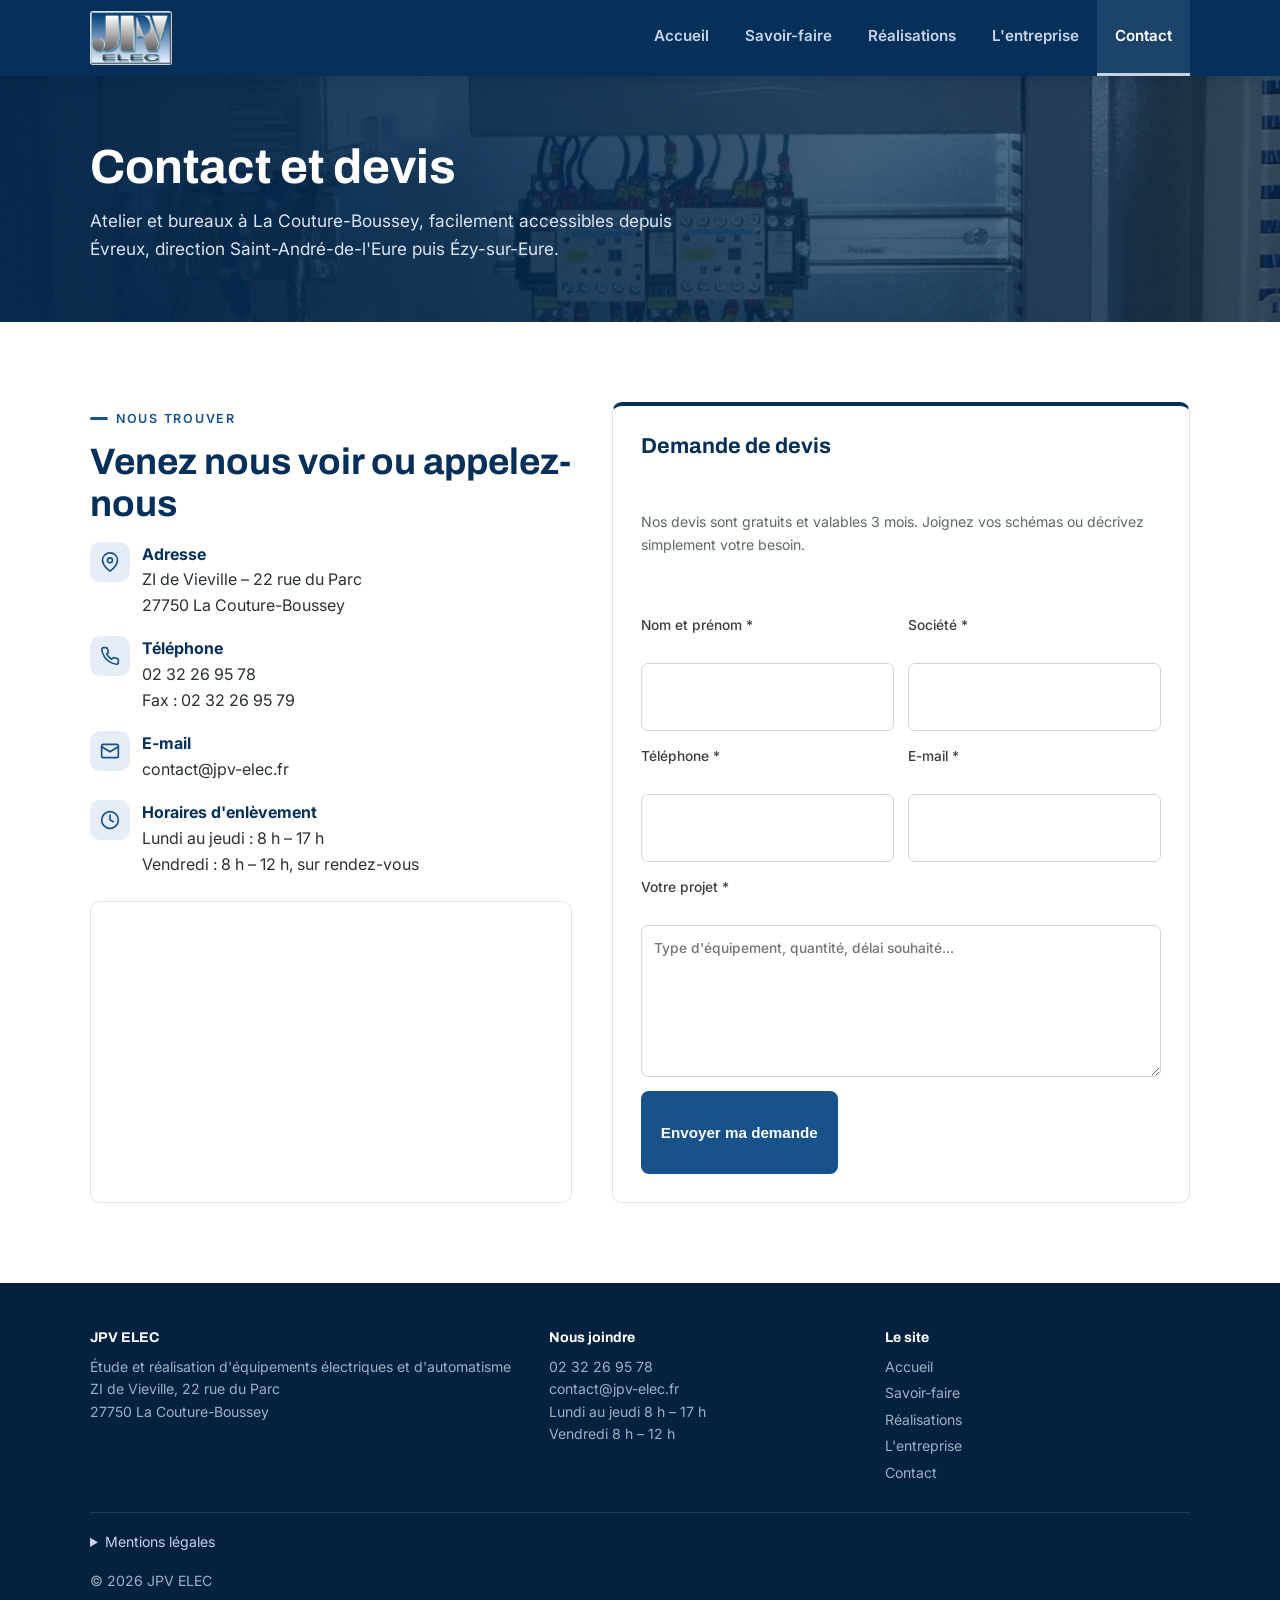
==== contact.html @ 207b8ed4 "Site JPV ELEC Co-Authored-By: Claude Opus 5.5 <noreply@anthropic.com>" ====
<!doctype html>
<html lang="fr">
<head>
<meta charset="utf-8">
<meta name="viewport" content="width=device-width, initial-scale=1">
<title>Contact et devis – JPV ELEC, La Couture-Boussey (27)</title>
<meta name="description" content="Adresse, téléphone, horaires et plan d'accès de JPV ELEC. Demandez votre devis gratuit en ligne.">
<link rel="preconnect" href="https://fonts.googleapis.com">
<link rel="preconnect" href="https://fonts.gstatic.com" crossorigin>
<link href="https://fonts.googleapis.com/css2?family=Archivo:wght@500;700;800&family=Inter:wght@400;500;600&display=swap" rel="stylesheet">
<link rel="icon" href="img/logo-jpv-elec.jpg">
<link rel="stylesheet" href="style.css">
</head>
<body>

<!-- EN-TÊTE (identique sur les 5 pages) -->
<header>
  <nav class="wrap nav" aria-label="Navigation principale">
    <a class="brand" href="index.html" aria-label="JPV ELEC, accueil"><img src="img/logo-jpv-elec.jpg" alt="JPV ELEC" width="331" height="218"></a>
    <button class="burger" aria-label="Ouvrir le menu" aria-expanded="false" aria-controls="menu">
      <svg width="26" height="26" viewBox="0 0 24 24" fill="none" stroke="currentColor" stroke-width="2" stroke-linecap="round"><path d="M3 6h18M3 12h18M3 18h18"/></svg>
    </button>
    <ul class="tabs" id="menu">
      <li><a href="index.html">Accueil</a></li>
      <li><a href="savoir-faire.html">Savoir-faire</a></li>
      <li><a href="realisations.html">Réalisations</a></li>
      <li><a href="entreprise.html">L'entreprise</a></li>
      <li><a href="contact.html" aria-current="page">Contact</a></li>
    </ul>
  </nav>
</header>

<main>
<section class="page-head" style="background-image:url('img/i20ad3a57366db96e-1600.jpg')">
  <div class="wrap">
    <h1>Contact et devis</h1>
    <p>Atelier et bureaux à La Couture-Boussey, facilement accessibles depuis Évreux, direction Saint-André-de-l'Eure puis Ézy-sur-Eure.</p>
  </div>
</section>

<section class="white">
  <div class="wrap cgrid">
    <div>
      <span class="kicker">Nous trouver</span>
      <h2>Venez nous voir ou appelez-nous</h2>
      <div class="info">
        <div><span class="ico"><svg viewBox="0 0 24 24" fill="none" stroke-width="2" stroke-linecap="round" stroke-linejoin="round"><path d="M21 10c0 7-9 13-9 13S3 17 3 10a9 9 0 0 1 18 0z"/><circle cx="12" cy="10" r="3"/></svg></span>
          <p><b>Adresse</b>ZI de Vieville – 22 rue du Parc<br>27750 La Couture-Boussey</p></div>
        <div><span class="ico"><svg viewBox="0 0 24 24" fill="none" stroke-width="2" stroke-linecap="round" stroke-linejoin="round"><path d="M22 16.9v3a2 2 0 0 1-2.2 2 19.8 19.8 0 0 1-8.6-3.1 19.5 19.5 0 0 1-6-6A19.8 19.8 0 0 1 2.1 4.2 2 2 0 0 1 4.1 2h3a2 2 0 0 1 2 1.7c.1.9.4 1.8.7 2.7a2 2 0 0 1-.5 2.1L8 9.8a16 16 0 0 0 6 6l1.3-1.3a2 2 0 0 1 2.1-.4c.9.3 1.8.6 2.7.7a2 2 0 0 1 1.7 2z"/></svg></span>
          <p><b>Téléphone</b><a href="tel:+33232269578">02 32 26 95 78</a><br>Fax : 02 32 26 95 79</p></div>
        <div><span class="ico"><svg viewBox="0 0 24 24" fill="none" stroke-width="2" stroke-linecap="round" stroke-linejoin="round"><rect x="2" y="4" width="20" height="16" rx="2"/><path d="m22 7-10 6L2 7"/></svg></span>
          <p><b>E-mail</b><a href="mailto:contact@jpv-elec.fr">contact@jpv-elec.fr</a></p></div>
        <div><span class="ico"><svg viewBox="0 0 24 24" fill="none" stroke-width="2" stroke-linecap="round" stroke-linejoin="round"><circle cx="12" cy="12" r="10"/><path d="M12 6v6l4 2"/></svg></span>
          <p><b>Horaires d'enlèvement</b>Lundi au jeudi : 8 h – 17 h<br>Vendredi : 8 h – 12 h, sur rendez-vous</p></div>
      </div>
      <div class="map">
        <iframe title="Plan d'accès JPV ELEC" loading="lazy" referrerpolicy="no-referrer-when-downgrade"
          src="https://maps.google.com/maps?q=22%20rue%20du%20Parc%2C%2027750%20La%20Couture-Boussey&z=14&output=embed"></iframe>
      </div>
    </div>

    <form id="devis" name="devis" method="POST" action="devis.php">
      <p hidden><label>Ne pas remplir <input name="site-web"></label></p>
      <h2>Demande de devis</h2>
      <p class="form-msg ok" id="msg-ok" hidden>Merci, votre demande a bien été envoyée. Nous vous répondons rapidement.</p>
      <p class="form-msg err" id="msg-err" hidden>L'envoi n'a pas fonctionné. Vérifiez les champs ou appelez-nous au 02 32 26 95 78.</p>
      <p class="note">Nos devis sont gratuits et valables 3 mois. Joignez vos schémas ou décrivez simplement votre besoin.</p>
      <label>Nom et prénom *<input name="nom" required autocomplete="name"></label>
      <label>Société *<input name="societe" required autocomplete="organization"></label>
      <label>Téléphone *<input name="telephone" type="tel" required autocomplete="tel"></label>
      <label>E-mail *<input name="email" type="email" required autocomplete="email"></label>
      <label class="full">Votre projet *<textarea name="message" required placeholder="Type d'équipement, quantité, délai souhaité..."></textarea></label>
      <button class="btn" type="submit">Envoyer ma demande</button>
    </form>
  </div>
</section>
</main>

<!-- PIED DE PAGE (identique sur les 5 pages) -->
<footer>
  <div class="wrap">
    <div class="fg">
      <div><b>JPV ELEC</b>Étude et réalisation d'équipements électriques et d'automatisme<br>ZI de Vieville, 22 rue du Parc<br>27750 La Couture-Boussey</div>
      <div><b>Nous joindre</b><a href="tel:+33232269578">02 32 26 95 78</a><br><a href="mailto:contact@jpv-elec.fr">contact@jpv-elec.fr</a><br>Lundi au jeudi 8 h – 17 h<br>Vendredi 8 h – 12 h</div>
      <div><b>Le site</b>
        <ul>
          <li><a href="index.html">Accueil</a></li>
          <li><a href="savoir-faire.html">Savoir-faire</a></li>
          <li><a href="realisations.html">Réalisations</a></li>
          <li><a href="entreprise.html">L'entreprise</a></li>
          <li><a href="contact.html">Contact</a></li>
        </ul>
      </div>
    </div>
    <details>
      <summary>Mentions légales</summary>
      <p>JPV ELEC, EURL au capital de 5 000 €, immatriculée au RCS d'Évreux sous le n° 400 261 178. SIRET : 400 261 178 00034. TVA intracommunautaire : FR79400261178. Code NAF : 33.20C. Siège : 22 rue du Parc, ZI de Vieville, 27750 La Couture-Boussey. Directeur de la publication : Jean-Noël Hollard, gérant. Hébergeur : OVH SAS, 2 rue Kellermann, 59100 Roubaix, France. Les données envoyées via le formulaire servent uniquement à répondre à votre demande et ne sont pas transmises à des tiers.</p>
    </details>
    <p class="copy">© <span id="y"></span> JPV ELEC</p>
  </div>
</footer>

<script src="script.js"></script>
</body>
</html>
---- style.css ----
/* JPV ELEC – style commun à toutes les pages (piste « Marine », couleurs du logo) */
:root{
  --navy:#06305a;      /* bandeau, titres */
  --navy-deep:#04223f; /* pied de page */
  --blue:#17528a;      /* bleu acier du logo : boutons, liens, accents */
  --blue-dark:#043e70; /* bleu du cadre du logo */
  --sky:#c7d2e8;       /* bleu clair du logo */
  --silver:#909090;    /* argent des lettres */
  --anthracite:#3c3e3b;/* « ELEC » */
  --line:#dfe4ea; --bg:#f4f6f9; --card:#fff; --text:#2b3036; --muted:#5b6672;
  --radius:10px; --max:1140px;
}
*{box-sizing:border-box;margin:0;padding:0}
body{font-family:Inter,system-ui,sans-serif;color:var(--text);background:var(--bg);line-height:1.6;font-size:16px}
img{max-width:100%;display:block}
a{color:inherit}
h1,h2,h3{font-family:Archivo,Inter,sans-serif;line-height:1.15;color:var(--navy)}
.wrap{max-width:var(--max);margin:0 auto;padding:0 20px}
section{padding:80px 0}
.kicker{display:inline-flex;align-items:center;gap:8px;font-size:.78rem;font-weight:600;letter-spacing:.14em;text-transform:uppercase;color:var(--blue);margin-bottom:12px}
.kicker::before{content:"";width:18px;height:3px;background:var(--blue);border-radius:2px}
h2{font-size:clamp(1.7rem,3.2vw,2.3rem);margin-bottom:16px}
.lead{color:var(--muted);max-width:680px;font-size:1.05rem}
.alt{background:#eaeff5}
.white{background:var(--card)}

/* BOUTONS */
.btn{display:inline-flex;align-items:center;gap:8px;background:var(--blue);color:#fff;font-weight:600;text-decoration:none;padding:11px 20px;border-radius:8px;border:0;cursor:pointer;font-size:.95rem;transition:background .15s}
.btn:hover{background:var(--blue-dark)}
.btn.light{background:#fff;color:var(--navy)}
.btn.light:hover{background:var(--sky)}
.btn.ghost{background:transparent;color:#fff;border:1.5px solid rgba(199,210,232,.6)}
.btn.ghost:hover{border-color:#fff;background:rgba(255,255,255,.08)}

/* EN-TÊTE ET ONGLETS */
header{position:sticky;top:0;z-index:50;background:var(--navy);box-shadow:0 2px 12px rgba(4,34,63,.25)}
.nav{display:flex;align-items:stretch;justify-content:space-between;height:76px}
.brand{display:flex;align-items:center}
.brand img{height:54px;width:auto;border-radius:3px}
.tabs{display:flex;list-style:none;align-items:stretch}
.tabs li{display:flex}
.tabs a{display:flex;align-items:center;padding:0 18px;color:var(--sky);text-decoration:none;font-weight:600;font-size:.95rem;border-bottom:3px solid transparent;transition:color .15s,background .15s}
.tabs a:hover{color:#fff;background:rgba(255,255,255,.05)}
.tabs a[aria-current="page"]{color:#fff;background:rgba(255,255,255,.09);border-bottom-color:var(--sky)}
.burger{display:none;background:none;border:0;color:#fff;cursor:pointer;padding:8px;align-self:center}

/* BANDEAU DES PAGES INTÉRIEURES */
.page-head{position:relative;color:#fff;padding:64px 0 60px;background:var(--navy) center/cover no-repeat}
.page-head::before{content:"";position:absolute;inset:0;background:linear-gradient(90deg,rgba(4,40,76,.95) 0%,rgba(4,40,76,.82) 55%,rgba(4,40,76,.55) 100%)}
.page-head .wrap{position:relative}
.page-head h1{color:#fff;font-size:clamp(2rem,4.4vw,3rem);margin-bottom:12px}
.page-head p{color:#dbe4ef;max-width:640px;font-size:1.08rem}

/* ACCUEIL */
.hero{position:relative;color:#fff;padding:110px 0 120px;background:var(--navy) center/cover no-repeat;overflow:hidden}
.hero::before{content:"";position:absolute;inset:0;background:linear-gradient(90deg,rgba(4,40,76,.94) 0%,rgba(4,40,76,.72) 55%,rgba(4,40,76,.3) 100%)}
.hero .wrap{position:relative}
.hero h1{color:#fff;font-size:clamp(2.1rem,5vw,3.5rem);max-width:760px;margin-bottom:20px}
.hero p{color:#dbe4ef;max-width:600px;font-size:1.1rem;margin-bottom:32px}
.ctas{display:flex;gap:14px;flex-wrap:wrap}
.badge{display:inline-block;font-size:.8rem;font-weight:600;color:var(--sky);border:1px solid rgba(199,210,232,.45);padding:5px 12px;border-radius:99px;margin-bottom:22px}

.stats{background:var(--blue-dark);color:#fff;padding:0}
.stats .grid{display:grid;grid-template-columns:repeat(4,1fr)}
.stat{padding:30px 22px;border-left:1px solid rgba(255,255,255,.1)}
.stat:first-child{border-left:0}
.stat b{display:block;font-family:Archivo;font-size:2rem;color:#fff;line-height:1.1}
.stat span{color:var(--sky);font-size:.9rem}

.previews{display:grid;grid-template-columns:repeat(3,1fr);gap:22px;margin-top:40px}
.preview{background:var(--card);border:1px solid var(--line);border-radius:var(--radius);overflow:hidden;text-decoration:none;display:flex;flex-direction:column;transition:transform .15s,box-shadow .15s}
.preview:hover{transform:translateY(-3px);box-shadow:0 12px 30px rgba(6,48,90,.1)}
.preview img{width:100%;aspect-ratio:16/10;object-fit:cover}
.preview div{padding:20px 22px 22px;display:flex;flex-direction:column;flex:1}
.preview h3{font-size:1.15rem;margin-bottom:6px}
.preview p{color:var(--muted);font-size:.93rem;flex:1}
.preview .more{margin-top:14px;color:var(--blue);font-weight:600;font-size:.92rem}

.cta-band{background:var(--navy);color:#fff;padding:56px 0}
.cta-band .wrap{display:flex;justify-content:space-between;align-items:center;gap:24px;flex-wrap:wrap}
.cta-band h2{color:#fff;margin:0 0 6px;font-size:clamp(1.4rem,2.6vw,1.9rem)}
.cta-band p{color:var(--sky)}

/* SAVOIR-FAIRE */
.cards{display:grid;grid-template-columns:repeat(4,1fr);gap:20px;margin-top:40px}
.card{background:var(--card);border:1px solid var(--line);border-radius:var(--radius);padding:28px 24px;transition:transform .15s,box-shadow .15s}
.card:hover{transform:translateY(-3px);box-shadow:0 12px 30px rgba(6,48,90,.08)}
.ico{width:46px;height:46px;border-radius:10px;background:#e6edf6;display:grid;place-items:center;margin-bottom:18px}
.ico svg{width:24px;height:24px;stroke:var(--blue)}
.card h3{font-size:1.12rem;margin-bottom:8px}
.card p{color:var(--muted);font-size:.94rem}
.split{display:grid;grid-template-columns:1.1fr 1fr;gap:48px;margin-top:64px;align-items:start}
.panel{background:var(--card);border:1px solid var(--line);border-radius:var(--radius);padding:30px}
.panel h3{font-size:1.15rem;margin-bottom:14px}
.tags{display:flex;flex-wrap:wrap;gap:8px}
.tags span{background:var(--bg);border:1px solid var(--line);padding:6px 12px;border-radius:99px;font-size:.87rem;color:var(--anthracite)}
.steps{list-style:none;counter-reset:s;display:grid;gap:16px}
.steps li{counter-increment:s;display:grid;grid-template-columns:36px 1fr;gap:14px;align-items:start}
.steps li::before{content:counter(s);width:36px;height:36px;border-radius:50%;background:var(--navy);color:#fff;font-family:Archivo;font-weight:700;display:grid;place-items:center}
.steps b{display:block;color:var(--navy)}
.steps span{color:var(--muted);font-size:.93rem}

.quality{background:var(--navy);color:#fff}
.quality h2{color:#fff}
.quality .kicker{color:var(--sky)}
.quality .kicker::before{background:var(--sky)}
.quality .lead{color:#c3cfdf}
.qgrid{display:grid;grid-template-columns:repeat(3,1fr);gap:20px;margin-top:40px}
.q{border:1px solid rgba(199,210,232,.2);border-radius:var(--radius);padding:26px;background:rgba(255,255,255,.04)}
.q b{display:block;font-family:Archivo;color:#fff;font-size:1.05rem;margin-bottom:6px}
.q p{color:#c3cfdf;font-size:.93rem}
.soft{margin-top:28px;display:flex;flex-wrap:wrap;gap:10px;align-items:center;color:#c3cfdf;font-size:.9rem}
.soft span{border:1px solid rgba(199,210,232,.3);padding:5px 12px;border-radius:6px;color:#fff;font-size:.85rem}

/* RÉALISATIONS */
.gallery{display:grid;grid-template-columns:repeat(4,1fr);gap:12px;margin-top:36px}
.gallery button{position:relative;border:0;padding:0;cursor:zoom-in;border-radius:8px;overflow:hidden;aspect-ratio:4/3;background:#d9dee3}
.gallery img{width:100%;height:100%;object-fit:cover;transition:transform .3s}
.gallery button:hover img{transform:scale(1.05)}
.gallery button span{position:absolute;left:0;right:0;bottom:0;padding:22px 12px 10px;font-size:.82rem;color:#fff;text-align:left;background:linear-gradient(transparent,rgba(4,34,63,.85))}
.projects{display:grid;grid-template-columns:repeat(3,1fr);gap:14px;margin-top:24px}
.project{background:var(--card);border:1px solid var(--line);border-left:4px solid var(--blue);border-radius:8px;padding:16px 18px;font-size:.95rem}
.project b{display:block;color:var(--navy);font-family:Archivo}
.project span{color:var(--muted);font-size:.88rem}
.lightbox{position:fixed;inset:0;background:rgba(4,20,38,.95);display:none;align-items:center;justify-content:center;z-index:100;padding:20px}
.lightbox.open{display:flex}
.lightbox img{max-height:86vh;max-width:92vw;border-radius:6px}
.lightbox .x,.lightbox .nv{position:absolute;background:rgba(255,255,255,.12);color:#fff;border:0;border-radius:50%;width:46px;height:46px;font-size:1.4rem;cursor:pointer}
.lightbox .x{top:18px;right:18px}
.lightbox .prev{left:18px;top:50%;transform:translateY(-50%)}
.lightbox .next{right:18px;top:50%;transform:translateY(-50%)}
.lightbox p{position:absolute;bottom:20px;left:0;right:0;text-align:center;color:var(--sky);font-size:.9rem}

/* L'ENTREPRISE */
.about{display:grid;grid-template-columns:1fr 1fr;gap:56px;align-items:center}
.about .photo{border-radius:var(--radius);overflow:hidden;aspect-ratio:4/3;background:#d9dee3}
.about .photo img{width:100%;height:100%;object-fit:cover}
.timeline{list-style:none;margin-top:26px;border-left:2px solid var(--sky);padding-left:22px;display:grid;gap:16px}
.timeline li{position:relative}
.timeline li::before{content:"";position:absolute;left:-29px;top:6px;width:12px;height:12px;border-radius:50%;background:var(--blue);border:2px solid var(--bg)}
.timeline b{font-family:Archivo;color:var(--navy)}
.timeline span{display:block;color:var(--muted);font-size:.93rem}
.clients{display:grid;grid-template-columns:repeat(4,1fr);gap:14px;margin-top:36px}
.client{background:var(--card);border:1px solid var(--line);border-radius:8px;padding:20px;text-align:center;font-family:Archivo;font-weight:700;color:var(--navy)}
.client small{display:block;font-family:Inter;font-weight:400;color:var(--muted);font-size:.8rem;margin-top:4px}
.sectors{margin-top:28px}

/* CONTACT */
.cgrid{display:grid;grid-template-columns:1fr 1.2fr;gap:40px}
.info{display:grid;gap:18px}
.info div{display:grid;grid-template-columns:40px 1fr;gap:12px;align-items:start}
.info .ico{width:40px;height:40px;margin:0}
.info .ico svg{width:20px;height:20px}
.info b{display:block;color:var(--navy)}
.info a{text-decoration:none}
.info a:hover{color:var(--blue)}
.map{border-radius:var(--radius);overflow:hidden;border:1px solid var(--line);min-height:300px;margin-top:24px}
.map iframe{width:100%;height:100%;min-height:300px;border:0;display:block}
form{background:var(--card);border:1px solid var(--line);border-top:4px solid var(--navy);border-radius:var(--radius);padding:28px;display:grid;grid-template-columns:1fr 1fr;gap:14px;scroll-margin-top:96px}
form h2{grid-column:1/-1;font-size:1.35rem;margin:0}
.form-msg{grid-column:1/-1;padding:12px 14px;border-radius:7px;font-size:.92rem;font-weight:500}
.form-msg.ok{background:#e3f1e6;color:#1d5b2c;border:1px solid #b9dcc1}
.form-msg.err{background:#fbe9e7;color:#8a2a1c;border:1px solid #efc2bb}
form p.note{grid-column:1/-1;color:var(--muted);font-size:.88rem;margin-top:-6px}
label{display:grid;gap:5px;font-size:.86rem;font-weight:500;color:var(--anthracite)}
label.full{grid-column:1/-1}
input,textarea{font:inherit;padding:11px 12px;border:1px solid #cdd4db;border-radius:7px;background:#fff;color:var(--text);width:100%}
input:focus,textarea:focus{outline:2px solid var(--blue);border-color:var(--blue)}
textarea{min-height:130px;resize:vertical}
form .btn{grid-column:1/-1;justify-self:start}

/* PIED DE PAGE */
footer{background:var(--navy-deep);color:#9fb0c4;padding:44px 0 30px;font-size:.88rem}
footer .fg{display:grid;grid-template-columns:1.4fr 1fr 1fr;gap:32px}
footer b{color:#fff;display:block;margin-bottom:6px;font-family:Archivo}
footer a{text-decoration:none}
footer a:hover{color:#fff}
footer ul{list-style:none;display:grid;gap:4px}
footer details{margin-top:28px;border-top:1px solid rgba(199,210,232,.15);padding-top:18px}
footer summary{cursor:pointer;color:var(--sky)}
footer details p{margin-top:10px;line-height:1.7;max-width:760px}
footer .copy{margin-top:16px}

@media (max-width:1000px){
  .tabs a{padding:0 12px;font-size:.9rem}
}
@media (max-width:960px){
  .cards{grid-template-columns:repeat(2,1fr)}
  .split,.about,.cgrid{grid-template-columns:1fr}
  .qgrid,.projects,.previews{grid-template-columns:1fr 1fr}
  .gallery,.clients{grid-template-columns:repeat(3,1fr)}
  .stats .grid{grid-template-columns:repeat(2,1fr)}
  .stat:nth-child(3){border-left:0}
  footer .fg{grid-template-columns:1fr 1fr}
}
@media (max-width:820px){
  .nav{height:68px}
  .brand img{height:48px}
  .burger{display:block}
  .tabs{position:absolute;top:68px;left:0;right:0;background:var(--navy);flex-direction:column;padding:6px 0 14px;display:none;border-top:1px solid rgba(199,210,232,.15)}
  .tabs.open{display:flex}
  .tabs a{padding:13px 20px;border-bottom:0;border-left:3px solid transparent;font-size:1rem}
  .tabs a[aria-current="page"]{border-left-color:var(--sky)}
}
@media (max-width:560px){
  section{padding:60px 0}
  .wrap{padding:0 16px}
  .hero{padding:72px 0 84px}
  .page-head{padding:48px 0 44px}
  .cards,.qgrid,.projects,.previews{grid-template-columns:1fr}
  .gallery,.clients{grid-template-columns:1fr 1fr}
  form{grid-template-columns:1fr;padding:20px}
  .stat{padding:22px 16px}
  .stat b{font-size:1.6rem}
  footer .fg{grid-template-columns:1fr}
}
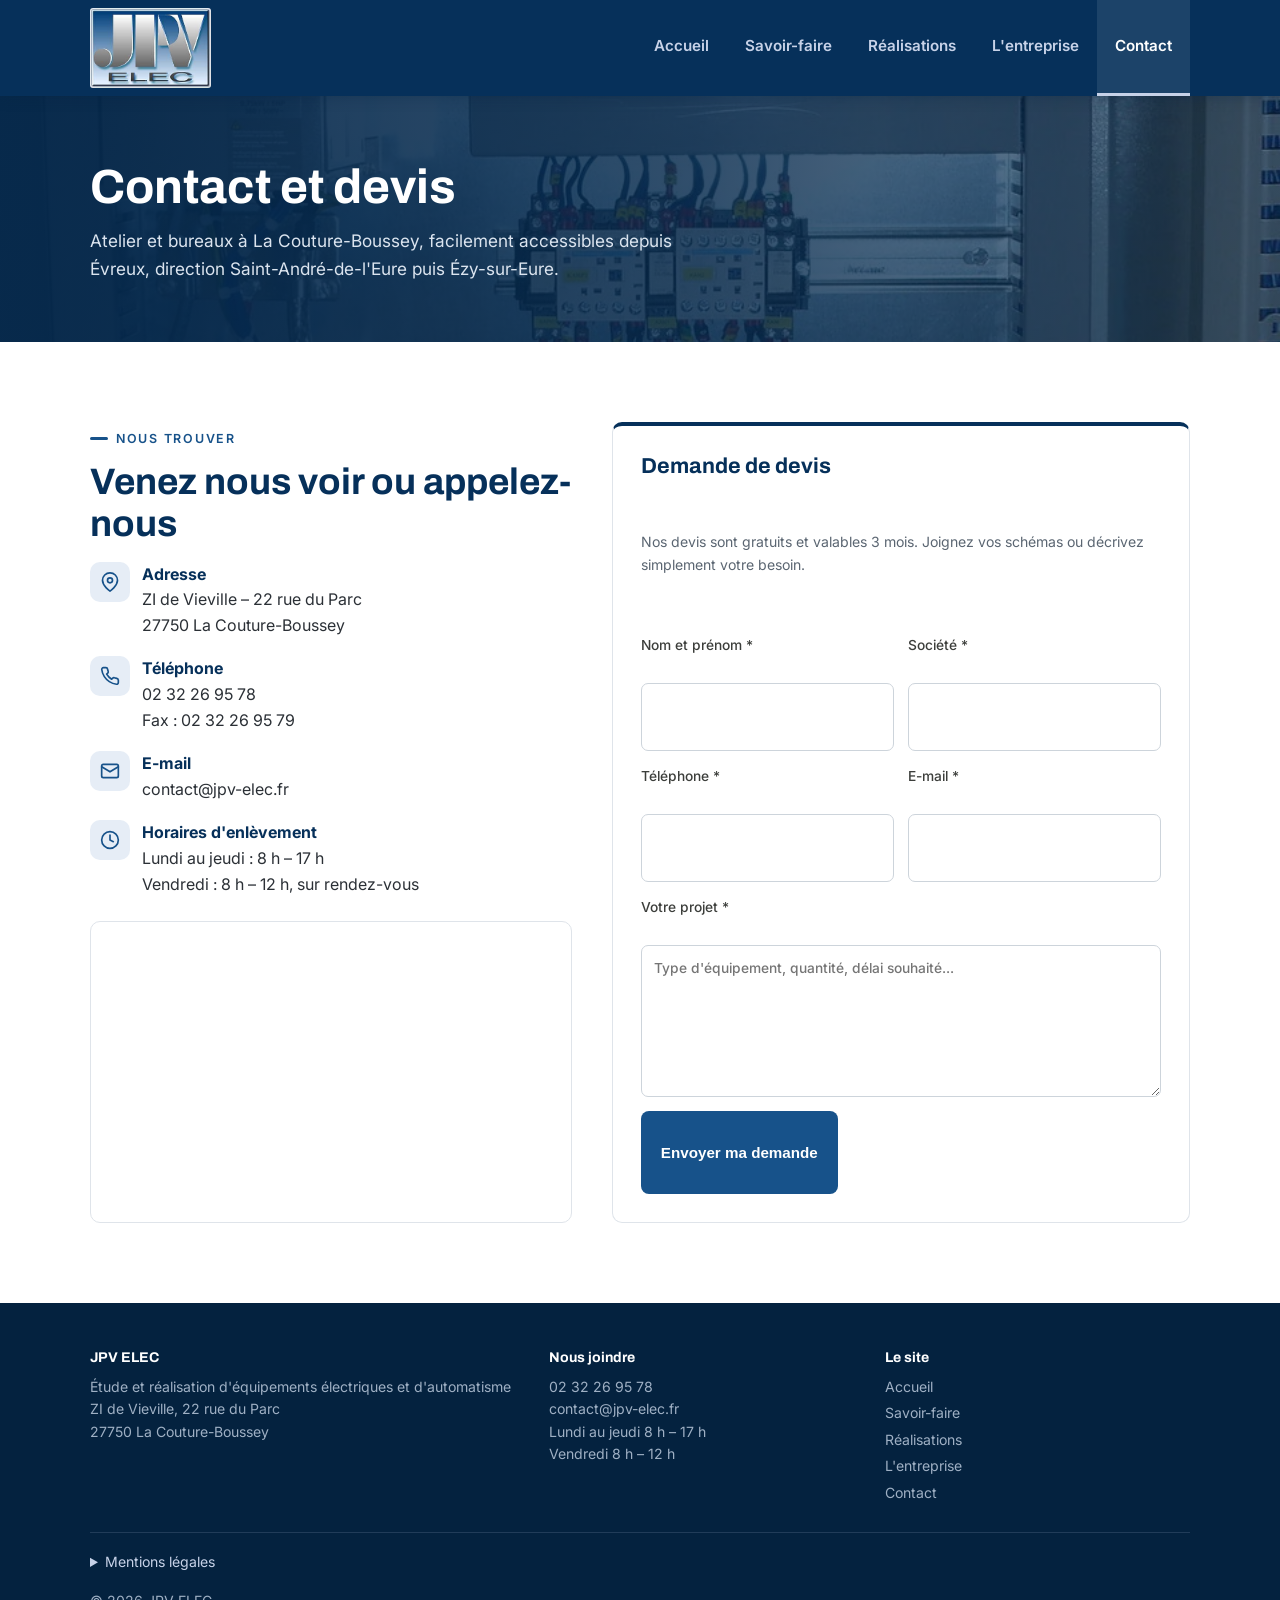
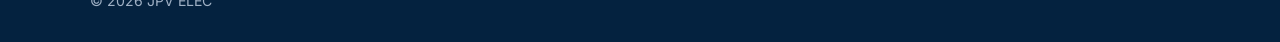
==== commit 335b648d: "Passe toutes les photos en WebP - Vignettes et grands formats WebP avec srcset, anciens JPEG retirés" ====
--- a/contact.html
+++ b/contact.html
@@ -31,7 +31,7 @@
 </header>
 
 <main>
-<section class="page-head" style="background-image:url('img/i20ad3a57366db96e-1600.jpg')">
+<section class="page-head" style="background-image:url('img/i20ad3a57366db96e-1600.webp')">
   <div class="wrap">
     <h1>Contact et devis</h1>
     <p>Atelier et bureaux à La Couture-Boussey, facilement accessibles depuis Évreux, direction Saint-André-de-l'Eure puis Ézy-sur-Eure.</p>
--- a/style.css
+++ b/style.css
@@ -34,9 +34,9 @@
 
 /* EN-TÊTE ET ONGLETS */
 header{position:sticky;top:0;z-index:50;background:var(--navy);box-shadow:0 2px 12px rgba(4,34,63,.25)}
-.nav{display:flex;align-items:stretch;justify-content:space-between;height:76px}
+.nav{display:flex;align-items:stretch;justify-content:space-between;height:96px}
 .brand{display:flex;align-items:center}
-.brand img{height:54px;width:auto;border-radius:3px}
+.brand img{height:80px;width:auto;border-radius:3px}
 .tabs{display:flex;list-style:none;align-items:stretch}
 .tabs li{display:flex}
 .tabs a{display:flex;align-items:center;padding:0 18px;color:var(--sky);text-decoration:none;font-weight:600;font-size:.95rem;border-bottom:3px solid transparent;transition:color .15s,background .15s}
@@ -71,6 +71,8 @@
 .preview{background:var(--card);border:1px solid var(--line);border-radius:var(--radius);overflow:hidden;text-decoration:none;display:flex;flex-direction:column;transition:transform .15s,box-shadow .15s}
 .preview:hover{transform:translateY(-3px);box-shadow:0 12px 30px rgba(6,48,90,.1)}
 .preview img{width:100%;aspect-ratio:16/10;object-fit:cover}
+.preview img[src*="i850024b28430c142"]{object-position:center 44%}
+.preview img[src*="i2200077b1ac6ef0a"]{object-position:center 58%}
 .preview div{padding:20px 22px 22px;display:flex;flex-direction:column;flex:1}
 .preview h3{font-size:1.15rem;margin-bottom:6px}
 .preview p{color:var(--muted);font-size:.93rem;flex:1}
@@ -122,6 +124,35 @@
 .project{background:var(--card);border:1px solid var(--line);border-left:4px solid var(--blue);border-radius:8px;padding:16px 18px;font-size:.95rem}
 .project b{display:block;color:var(--navy);font-family:Archivo}
 .project span{color:var(--muted);font-size:.88rem}
+/* Nos fabrications */
+.shot{position:relative;display:block;width:100%;border:0;padding:0;cursor:zoom-in;border-radius:8px;overflow:hidden;aspect-ratio:4/3;background:#d9dee3}
+.shot img{width:100%;height:100%;object-fit:cover;transition:transform .3s}
+.gallery img.photo-portrait,.shot img.photo-portrait{object-fit:contain}
+.shot:hover img{transform:scale(1.04)}
+.shot em{position:absolute;top:10px;left:10px;background:var(--navy);color:#fff;font-style:normal;font-weight:600;font-size:.8rem;padding:3px 10px;border-radius:99px}
+.fab{display:grid;grid-template-columns:1fr 1fr;gap:40px;align-items:start;padding:44px 0;border-top:1px solid var(--line)}
+.fab:first-of-type{margin-top:28px}
+.fab-photos{display:grid;grid-template-columns:1fr 1fr;gap:12px}
+.fab-photos.three{grid-template-columns:repeat(3,1fr)}
+.fab-photos .shot:only-child{grid-column:1/-1;aspect-ratio:3/4;max-width:340px}
+.for{display:inline-block;font-size:.8rem;font-weight:600;color:var(--blue);background:#e6edf6;padding:4px 10px;border-radius:99px;margin-bottom:10px}
+.fab h3{font-size:1.4rem;margin-bottom:10px}
+.fab-txt>p{color:var(--muted)}
+.fab h4{font-family:Archivo,Inter,sans-serif;color:var(--navy);font-size:.95rem;margin:20px 0 10px}
+.checks{list-style:none;display:grid;gap:7px;font-size:.94rem}
+.checks>li{position:relative;padding-left:24px}
+.checks>li::before{content:"";position:absolute;left:2px;top:.45em;width:11px;height:6px;border-left:2px solid var(--blue);border-bottom:2px solid var(--blue);transform:rotate(-45deg)}
+.checks ul{margin:6px 0 2px 16px;color:var(--muted);font-size:.9rem}
+.lots{display:grid;grid-template-columns:repeat(3,1fr);gap:20px;margin-top:32px}
+.lot{background:var(--card);border:1px solid var(--line);border-radius:var(--radius);overflow:hidden;display:flex;flex-direction:column}
+.lot .shot{border-radius:0}
+.lot>div:last-child{padding:16px 18px 18px}
+.lot h3{font-size:1.05rem}
+.lot p{color:var(--muted);font-size:.9rem;margin-top:4px}
+.lot.wide{grid-column:span 2}
+.duo,.trio{display:grid;grid-template-columns:1fr 1fr;gap:2px}
+.trio{grid-template-columns:1fr 1fr 1fr}
+.tools{margin-top:12px}
 .lightbox{position:fixed;inset:0;background:rgba(4,20,38,.95);display:none;align-items:center;justify-content:center;z-index:100;padding:20px}
 .lightbox.open{display:flex}
 .lightbox img{max-height:86vh;max-width:92vw;border-radius:6px}
@@ -156,7 +187,7 @@
 .info a:hover{color:var(--blue)}
 .map{border-radius:var(--radius);overflow:hidden;border:1px solid var(--line);min-height:300px;margin-top:24px}
 .map iframe{width:100%;height:100%;min-height:300px;border:0;display:block}
-form{background:var(--card);border:1px solid var(--line);border-top:4px solid var(--navy);border-radius:var(--radius);padding:28px;display:grid;grid-template-columns:1fr 1fr;gap:14px;scroll-margin-top:96px}
+form{background:var(--card);border:1px solid var(--line);border-top:4px solid var(--navy);border-radius:var(--radius);padding:28px;display:grid;grid-template-columns:1fr 1fr;gap:14px;scroll-margin-top:116px}
 form h2{grid-column:1/-1;font-size:1.35rem;margin:0}
 .form-msg{grid-column:1/-1;padding:12px 14px;border-radius:7px;font-size:.92rem;font-weight:500}
 .form-msg.ok{background:#e3f1e6;color:#1d5b2c;border:1px solid #b9dcc1}
@@ -189,15 +220,17 @@
   .split,.about,.cgrid{grid-template-columns:1fr}
   .qgrid,.projects,.previews{grid-template-columns:1fr 1fr}
   .gallery,.clients{grid-template-columns:repeat(3,1fr)}
+  .fab{grid-template-columns:1fr;gap:24px}
+  .lots{grid-template-columns:1fr 1fr}
   .stats .grid{grid-template-columns:repeat(2,1fr)}
   .stat:nth-child(3){border-left:0}
   footer .fg{grid-template-columns:1fr 1fr}
 }
 @media (max-width:820px){
-  .nav{height:68px}
-  .brand img{height:48px}
+  .nav{height:80px}
+  .brand img{height:64px}
   .burger{display:block}
-  .tabs{position:absolute;top:68px;left:0;right:0;background:var(--navy);flex-direction:column;padding:6px 0 14px;display:none;border-top:1px solid rgba(199,210,232,.15)}
+  .tabs{position:absolute;top:80px;left:0;right:0;background:var(--navy);flex-direction:column;padding:6px 0 14px;display:none;border-top:1px solid rgba(199,210,232,.15)}
   .tabs.open{display:flex}
   .tabs a{padding:13px 20px;border-bottom:0;border-left:3px solid transparent;font-size:1rem}
   .tabs a[aria-current="page"]{border-left-color:var(--sky)}
@@ -209,6 +242,9 @@
   .page-head{padding:48px 0 44px}
   .cards,.qgrid,.projects,.previews{grid-template-columns:1fr}
   .gallery,.clients{grid-template-columns:1fr 1fr}
+  .lots{grid-template-columns:1fr}
+  .lot.wide{grid-column:auto}
+  .fab{padding:32px 0}
   form{grid-template-columns:1fr;padding:20px}
   .stat{padding:22px 16px}
   .stat b{font-size:1.6rem}
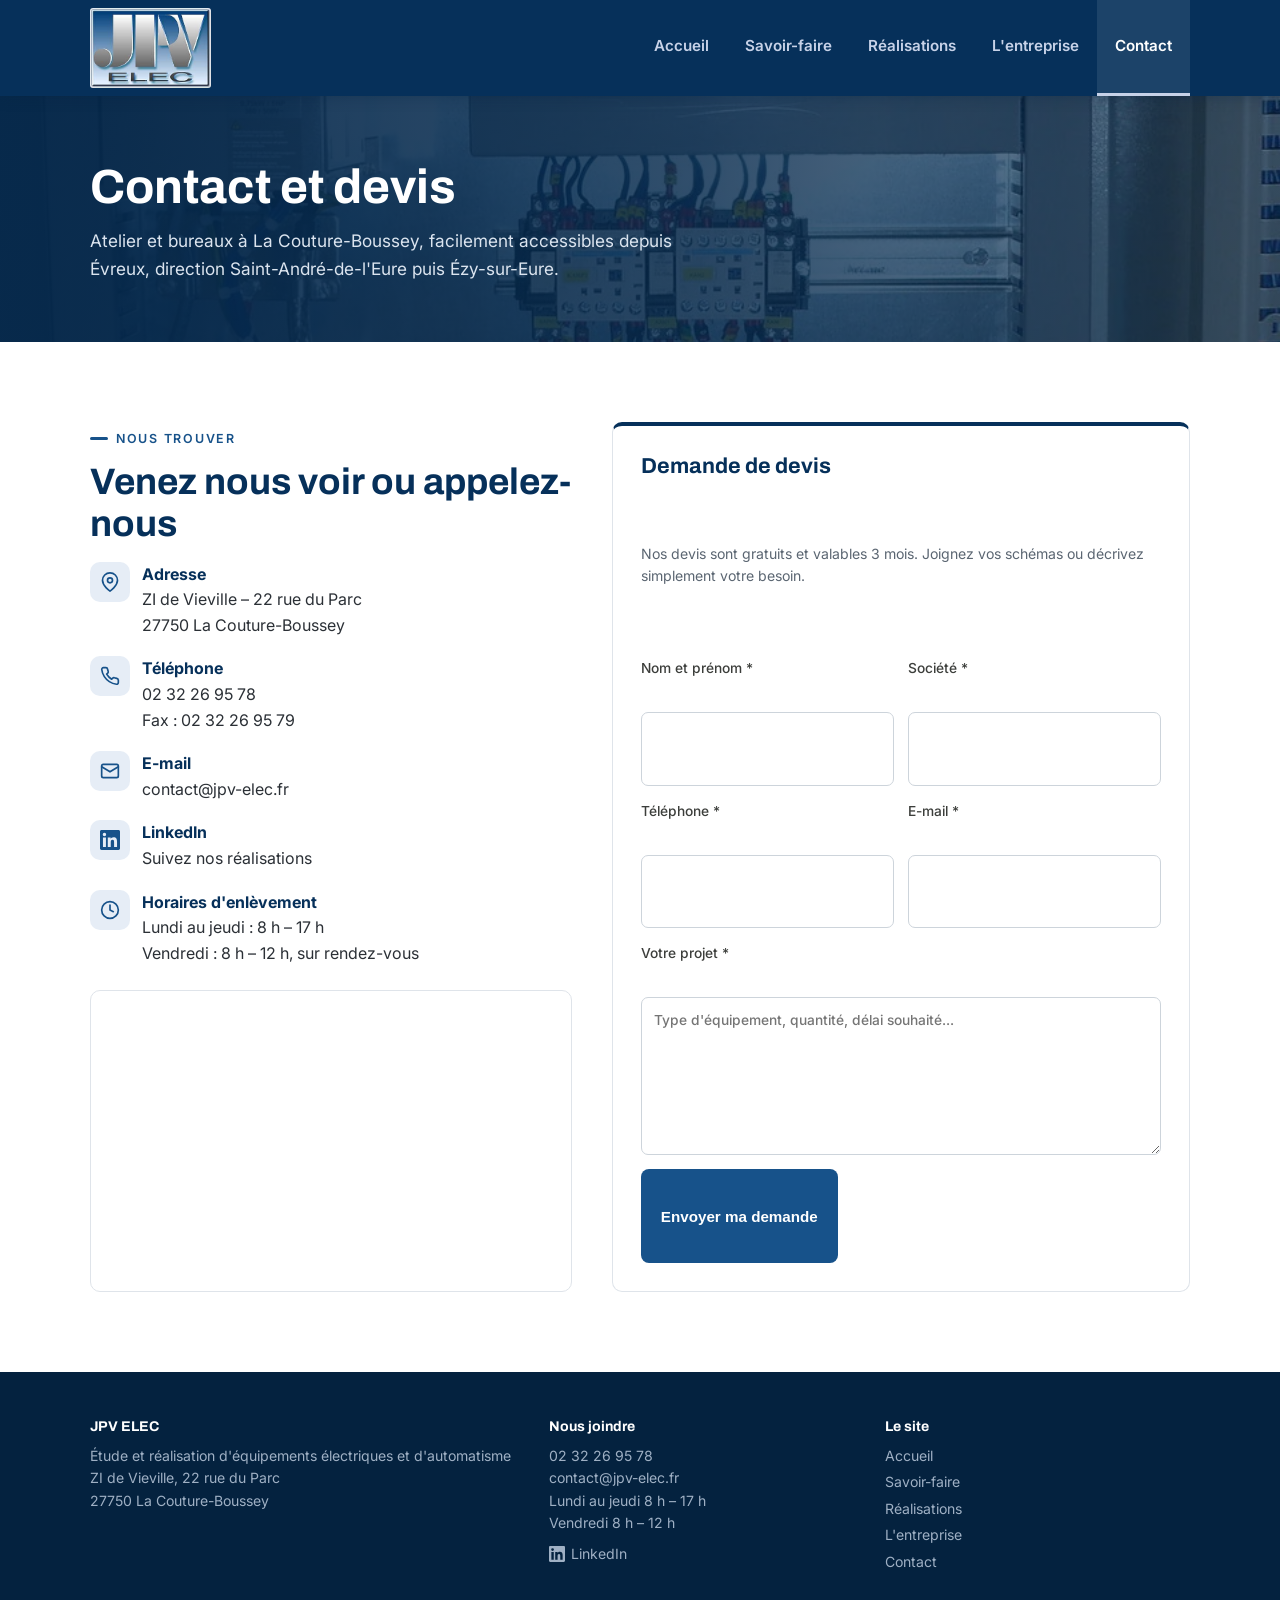
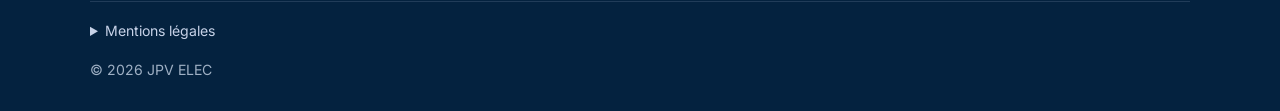
==== commit a485deef: "Ajoute le lien LinkedIn (pied de page et page Contact) Co-Authored-By: Claude Opus 5.5 <noreply@anth" ====
--- a/contact.html
+++ b/contact.html
@@ -50,6 +50,8 @@
           <p><b>Téléphone</b><a href="tel:+33232269578">02 32 26 95 78</a><br>Fax : 02 32 26 95 79</p></div>
         <div><span class="ico"><svg viewBox="0 0 24 24" fill="none" stroke-width="2" stroke-linecap="round" stroke-linejoin="round"><rect x="2" y="4" width="20" height="16" rx="2"/><path d="m22 7-10 6L2 7"/></svg></span>
           <p><b>E-mail</b><a href="mailto:contact@jpv-elec.fr">contact@jpv-elec.fr</a></p></div>
+        <div><span class="ico ico-li"><svg viewBox="0 0 24 24" fill="currentColor" aria-hidden="true"><path d="M20.45 20.45h-3.56v-5.57c0-1.33-.02-3.04-1.85-3.04-1.86 0-2.14 1.45-2.14 2.94v5.67H9.34V9h3.42v1.56h.05c.48-.9 1.64-1.85 3.37-1.85 3.6 0 4.27 2.37 4.27 5.46v6.28zM5.34 7.43a2.06 2.06 0 1 1 0-4.13 2.06 2.06 0 0 1 0 4.13zM7.12 20.45H3.56V9h3.56v11.45zM22.22 0H1.77C.79 0 0 .77 0 1.73v20.54C0 23.23.79 24 1.77 24h20.45c.98 0 1.78-.77 1.78-1.73V1.73C24 .77 23.2 0 22.22 0z"/></svg></span>
+          <p><b>LinkedIn</b><a href="https://www.linkedin.com/in/jpv-elec" target="_blank" rel="noopener">Suivez nos réalisations</a></p></div>
         <div><span class="ico"><svg viewBox="0 0 24 24" fill="none" stroke-width="2" stroke-linecap="round" stroke-linejoin="round"><circle cx="12" cy="12" r="10"/><path d="M12 6v6l4 2"/></svg></span>
           <p><b>Horaires d'enlèvement</b>Lundi au jeudi : 8 h – 17 h<br>Vendredi : 8 h – 12 h, sur rendez-vous</p></div>
       </div>
@@ -81,7 +83,7 @@
   <div class="wrap">
     <div class="fg">
       <div><b>JPV ELEC</b>Étude et réalisation d'équipements électriques et d'automatisme<br>ZI de Vieville, 22 rue du Parc<br>27750 La Couture-Boussey</div>
-      <div><b>Nous joindre</b><a href="tel:+33232269578">02 32 26 95 78</a><br><a href="mailto:contact@jpv-elec.fr">contact@jpv-elec.fr</a><br>Lundi au jeudi 8 h – 17 h<br>Vendredi 8 h – 12 h</div>
+      <div><b>Nous joindre</b><a href="tel:+33232269578">02 32 26 95 78</a><br><a href="mailto:contact@jpv-elec.fr">contact@jpv-elec.fr</a><br>Lundi au jeudi 8 h – 17 h<br>Vendredi 8 h – 12 h<br><a class="li" href="https://www.linkedin.com/in/jpv-elec" target="_blank" rel="noopener"><svg width="16" height="16" viewBox="0 0 24 24" fill="currentColor" aria-hidden="true"><path d="M20.45 20.45h-3.56v-5.57c0-1.33-.02-3.04-1.85-3.04-1.86 0-2.14 1.45-2.14 2.94v5.67H9.34V9h3.42v1.56h.05c.48-.9 1.64-1.85 3.37-1.85 3.6 0 4.27 2.37 4.27 5.46v6.28zM5.34 7.43a2.06 2.06 0 1 1 0-4.13 2.06 2.06 0 0 1 0 4.13zM7.12 20.45H3.56V9h3.56v11.45zM22.22 0H1.77C.79 0 0 .77 0 1.73v20.54C0 23.23.79 24 1.77 24h20.45c.98 0 1.78-.77 1.78-1.73V1.73C24 .77 23.2 0 22.22 0z"/></svg>LinkedIn</a></div>
       <div><b>Le site</b>
         <ul>
           <li><a href="index.html">Accueil</a></li>
--- a/style.css
+++ b/style.css
@@ -55,6 +55,14 @@
 .hero{position:relative;color:#fff;padding:110px 0 120px;background:var(--navy) center/cover no-repeat;overflow:hidden}
 .hero::before{content:"";position:absolute;inset:0;background:linear-gradient(90deg,rgba(4,40,76,.94) 0%,rgba(4,40,76,.72) 55%,rgba(4,40,76,.3) 100%)}
 .hero .wrap{position:relative}
+.hero-grid{display:grid;grid-template-columns:320px 1fr;gap:48px;align-items:center}
+.hero-text{order:2;min-width:0}
+.hero-map{order:1;background:#fff;border-radius:var(--radius);overflow:hidden;box-shadow:0 12px 32px rgba(0,0,0,.3)}
+.hero-map iframe{display:block;width:100%;height:240px;border:0}
+.hero-map-txt{padding:14px 16px;color:var(--navy);font-size:.88rem;line-height:1.45}
+.hero-map-txt b{display:block;font-family:Archivo,Inter,sans-serif;font-size:1rem}
+.hero-map-txt span{display:block;color:#4a5a6c}
+.hero-map-txt a{display:inline-block;margin-top:6px;font-weight:600;color:var(--navy)}
 .hero h1{color:#fff;font-size:clamp(2.1rem,5vw,3.5rem);max-width:760px;margin-bottom:20px}
 .hero p{color:#dbe4ef;max-width:600px;font-size:1.1rem;margin-bottom:32px}
 .ctas{display:flex;gap:14px;flex-wrap:wrap}
@@ -71,8 +79,6 @@
 .preview{background:var(--card);border:1px solid var(--line);border-radius:var(--radius);overflow:hidden;text-decoration:none;display:flex;flex-direction:column;transition:transform .15s,box-shadow .15s}
 .preview:hover{transform:translateY(-3px);box-shadow:0 12px 30px rgba(6,48,90,.1)}
 .preview img{width:100%;aspect-ratio:16/10;object-fit:cover}
-.preview img[src*="i850024b28430c142"]{object-position:center 44%}
-.preview img[src*="i2200077b1ac6ef0a"]{object-position:center 58%}
 .preview div{padding:20px 22px 22px;display:flex;flex-direction:column;flex:1}
 .preview h3{font-size:1.15rem;margin-bottom:6px}
 .preview p{color:var(--muted);font-size:.93rem;flex:1}
@@ -135,6 +141,7 @@
 .fab-photos{display:grid;grid-template-columns:1fr 1fr;gap:12px}
 .fab-photos.three{grid-template-columns:repeat(3,1fr)}
 .fab-photos .shot:only-child{grid-column:1/-1;aspect-ratio:3/4;max-width:340px}
+.fab-photos.single .shot{aspect-ratio:4/3;max-width:none}
 .for{display:inline-block;font-size:.8rem;font-weight:600;color:var(--blue);background:#e6edf6;padding:4px 10px;border-radius:99px;margin-bottom:10px}
 .fab h3{font-size:1.4rem;margin-bottom:10px}
 .fab-txt>p{color:var(--muted)}
@@ -166,6 +173,7 @@
 .about{display:grid;grid-template-columns:1fr 1fr;gap:56px;align-items:center}
 .about .photo{border-radius:var(--radius);overflow:hidden;aspect-ratio:4/3;background:#d9dee3}
 .about .photo img{width:100%;height:100%;object-fit:cover}
+.about .photo.tall{aspect-ratio:4/5;width:100%;max-width:440px;justify-self:center}
 .timeline{list-style:none;margin-top:26px;border-left:2px solid var(--sky);padding-left:22px;display:grid;gap:16px}
 .timeline li{position:relative}
 .timeline li::before{content:"";position:absolute;left:-29px;top:6px;width:12px;height:12px;border-radius:50%;background:var(--blue);border:2px solid var(--bg)}
@@ -182,6 +190,7 @@
 .info div{display:grid;grid-template-columns:40px 1fr;gap:12px;align-items:start}
 .info .ico{width:40px;height:40px;margin:0}
 .info .ico svg{width:20px;height:20px}
+.ico-li svg{fill:var(--blue);stroke:none}
 .info b{display:block;color:var(--navy)}
 .info a{text-decoration:none}
 .info a:hover{color:var(--blue)}
@@ -206,6 +215,7 @@
 footer b{color:#fff;display:block;margin-bottom:6px;font-family:Archivo}
 footer a{text-decoration:none}
 footer a:hover{color:#fff}
+footer .li{display:inline-flex;align-items:center;gap:6px;margin-top:8px}
 footer ul{list-style:none;display:grid;gap:4px}
 footer details{margin-top:28px;border-top:1px solid rgba(199,210,232,.15);padding-top:18px}
 footer summary{cursor:pointer;color:var(--sky)}
@@ -221,6 +231,8 @@
   .qgrid,.projects,.previews{grid-template-columns:1fr 1fr}
   .gallery,.clients{grid-template-columns:repeat(3,1fr)}
   .fab{grid-template-columns:1fr;gap:24px}
+  .hero-grid{grid-template-columns:1fr;gap:40px}
+  .hero-map{order:3;max-width:480px}
   .lots{grid-template-columns:1fr 1fr}
   .stats .grid{grid-template-columns:repeat(2,1fr)}
   .stat:nth-child(3){border-left:0}
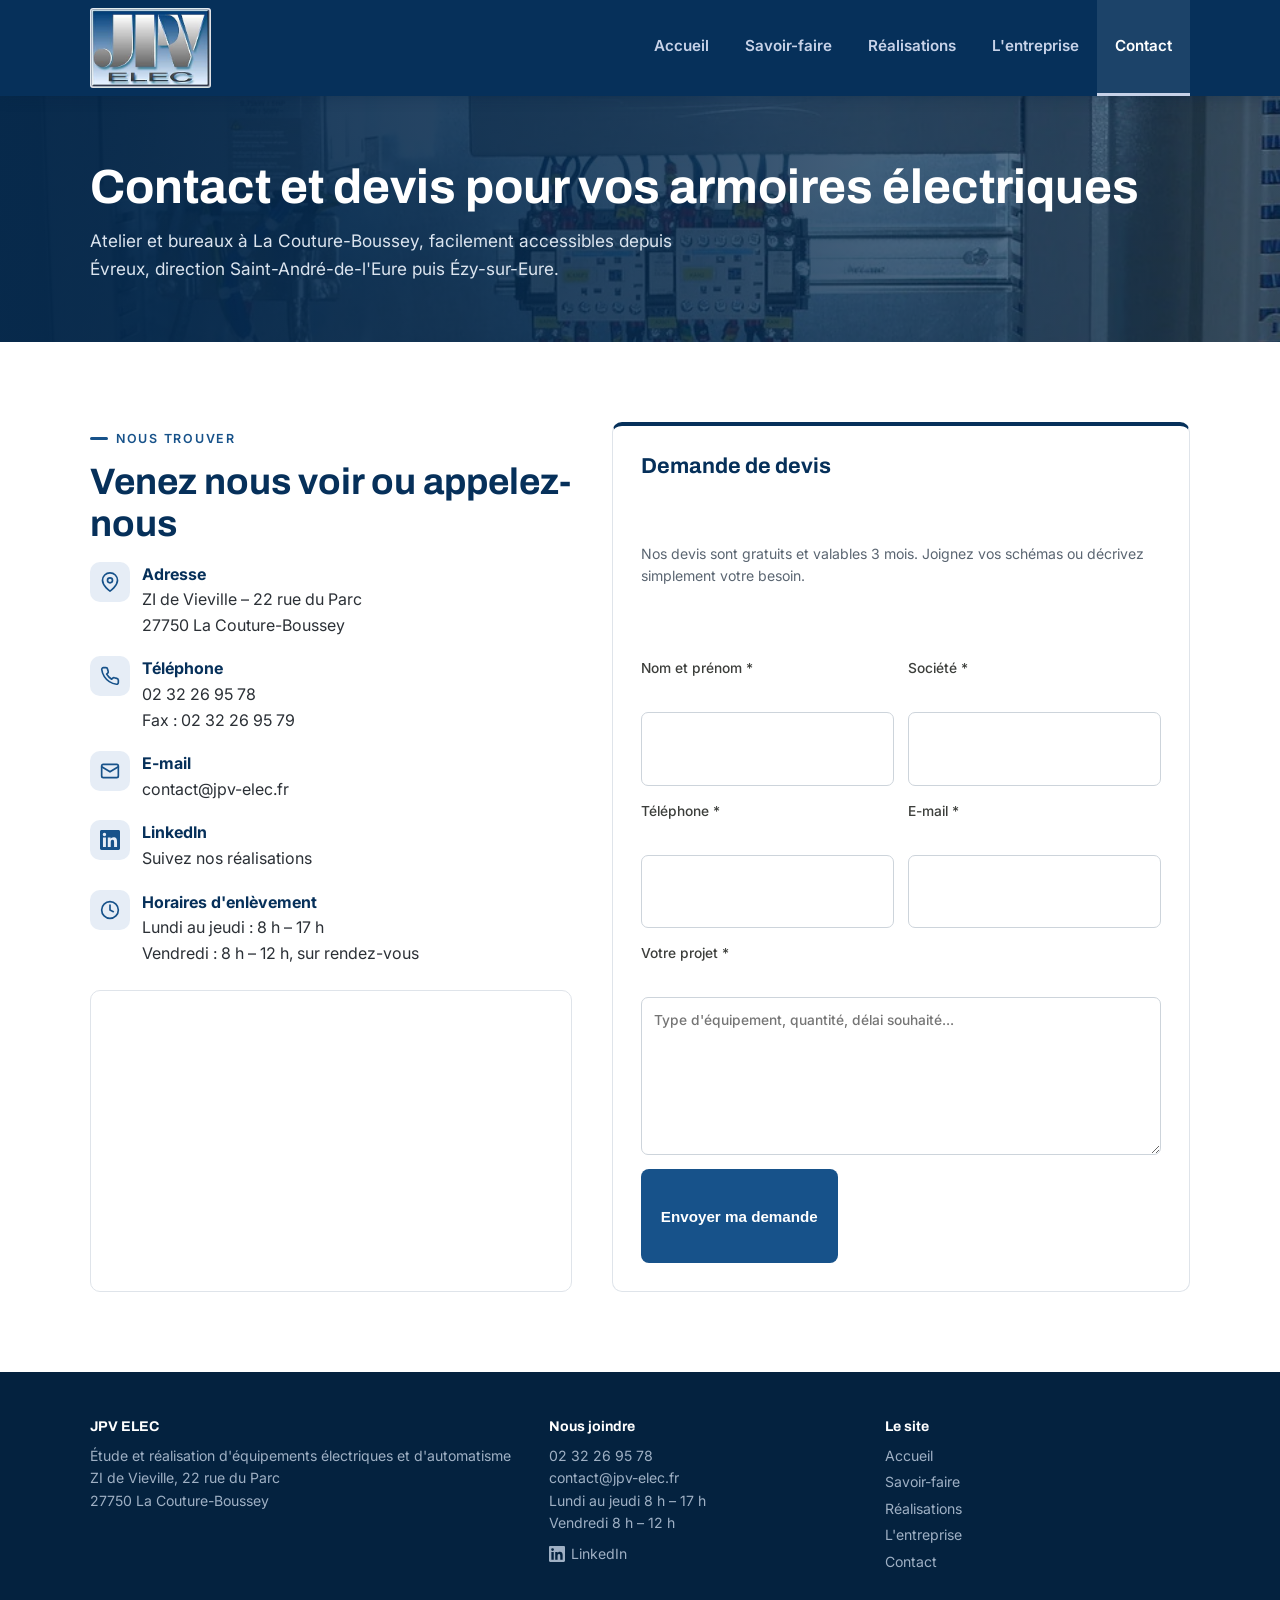
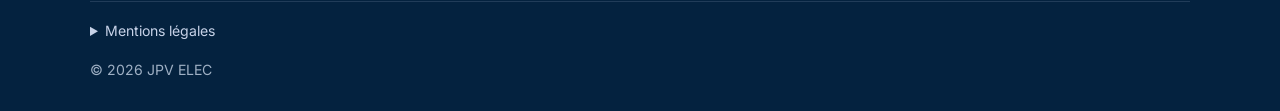
==== commit e72d588c: "SEO : H1 avec mots-clés, titres et descriptions raccourcis, données LocalBusiness et Open Graph, pag" ====
--- a/contact.html
+++ b/contact.html
@@ -4,7 +4,15 @@
 <meta charset="utf-8">
 <meta name="viewport" content="width=device-width, initial-scale=1">
 <title>Contact et devis – JPV ELEC, La Couture-Boussey (27)</title>
-<meta name="description" content="Adresse, téléphone, horaires et plan d'accès de JPV ELEC. Demandez votre devis gratuit en ligne.">
+<meta name="description" content="Devis gratuit pour vos armoires et coffrets électriques. JPV ELEC, La Couture-Boussey (Eure), entre Évreux, Dreux et Vernon. 02 32 26 95 78.">
+<link rel="canonical" href="https://www.jpv-elec.com/contact.html">
+<meta property="og:type" content="website">
+<meta property="og:locale" content="fr_FR">
+<meta property="og:site_name" content="JPV ELEC">
+<meta property="og:title" content="Contact et devis – JPV ELEC, La Couture-Boussey (27)">
+<meta property="og:description" content="Devis gratuit pour vos armoires et coffrets électriques. JPV ELEC, La Couture-Boussey (Eure), entre Évreux, Dreux et Vernon. 02 32 26 95 78.">
+<meta property="og:url" content="https://www.jpv-elec.com/contact.html">
+<meta property="og:image" content="https://www.jpv-elec.com/img/fab-pompe-1600.webp">
 <link rel="preconnect" href="https://fonts.googleapis.com">
 <link rel="preconnect" href="https://fonts.gstatic.com" crossorigin>
 <link href="https://fonts.googleapis.com/css2?family=Archivo:wght@500;700;800&family=Inter:wght@400;500;600&display=swap" rel="stylesheet">
@@ -33,7 +41,7 @@
 <main>
 <section class="page-head" style="background-image:url('img/i20ad3a57366db96e-1600.webp')">
   <div class="wrap">
-    <h1>Contact et devis</h1>
+    <h1>Contact et devis pour vos armoires électriques</h1>
     <p>Atelier et bureaux à La Couture-Boussey, facilement accessibles depuis Évreux, direction Saint-André-de-l'Eure puis Ézy-sur-Eure.</p>
   </div>
 </section>
--- a/style.css
+++ b/style.css
@@ -88,6 +88,7 @@
 .cta-band .wrap{display:flex;justify-content:space-between;align-items:center;gap:24px;flex-wrap:wrap}
 .cta-band h2{color:#fff;margin:0 0 6px;font-size:clamp(1.4rem,2.6vw,1.9rem)}
 .cta-band p{color:var(--sky)}
+.cta-band p a{color:#fff}
 
 /* SAVOIR-FAIRE */
 .cards{display:grid;grid-template-columns:repeat(4,1fr);gap:20px;margin-top:40px}
@@ -191,6 +192,10 @@
 .info .ico{width:40px;height:40px;margin:0}
 .info .ico svg{width:20px;height:20px}
 .ico-li svg{fill:var(--blue);stroke:none}
+.sectors{display:grid;grid-template-columns:repeat(auto-fill,minmax(210px,1fr));gap:14px;margin-top:32px}
+.sector{background:var(--bg);border:1px solid var(--line);border-left:3px solid var(--blue);border-radius:8px;padding:16px 18px}
+.sector b{display:block;color:var(--navy);font-family:Archivo,Inter,sans-serif;margin-bottom:4px}
+.sector span{display:block;color:var(--muted);font-size:.88rem;line-height:1.45}
 .info b{display:block;color:var(--navy)}
 .info a{text-decoration:none}
 .info a:hover{color:var(--blue)}
